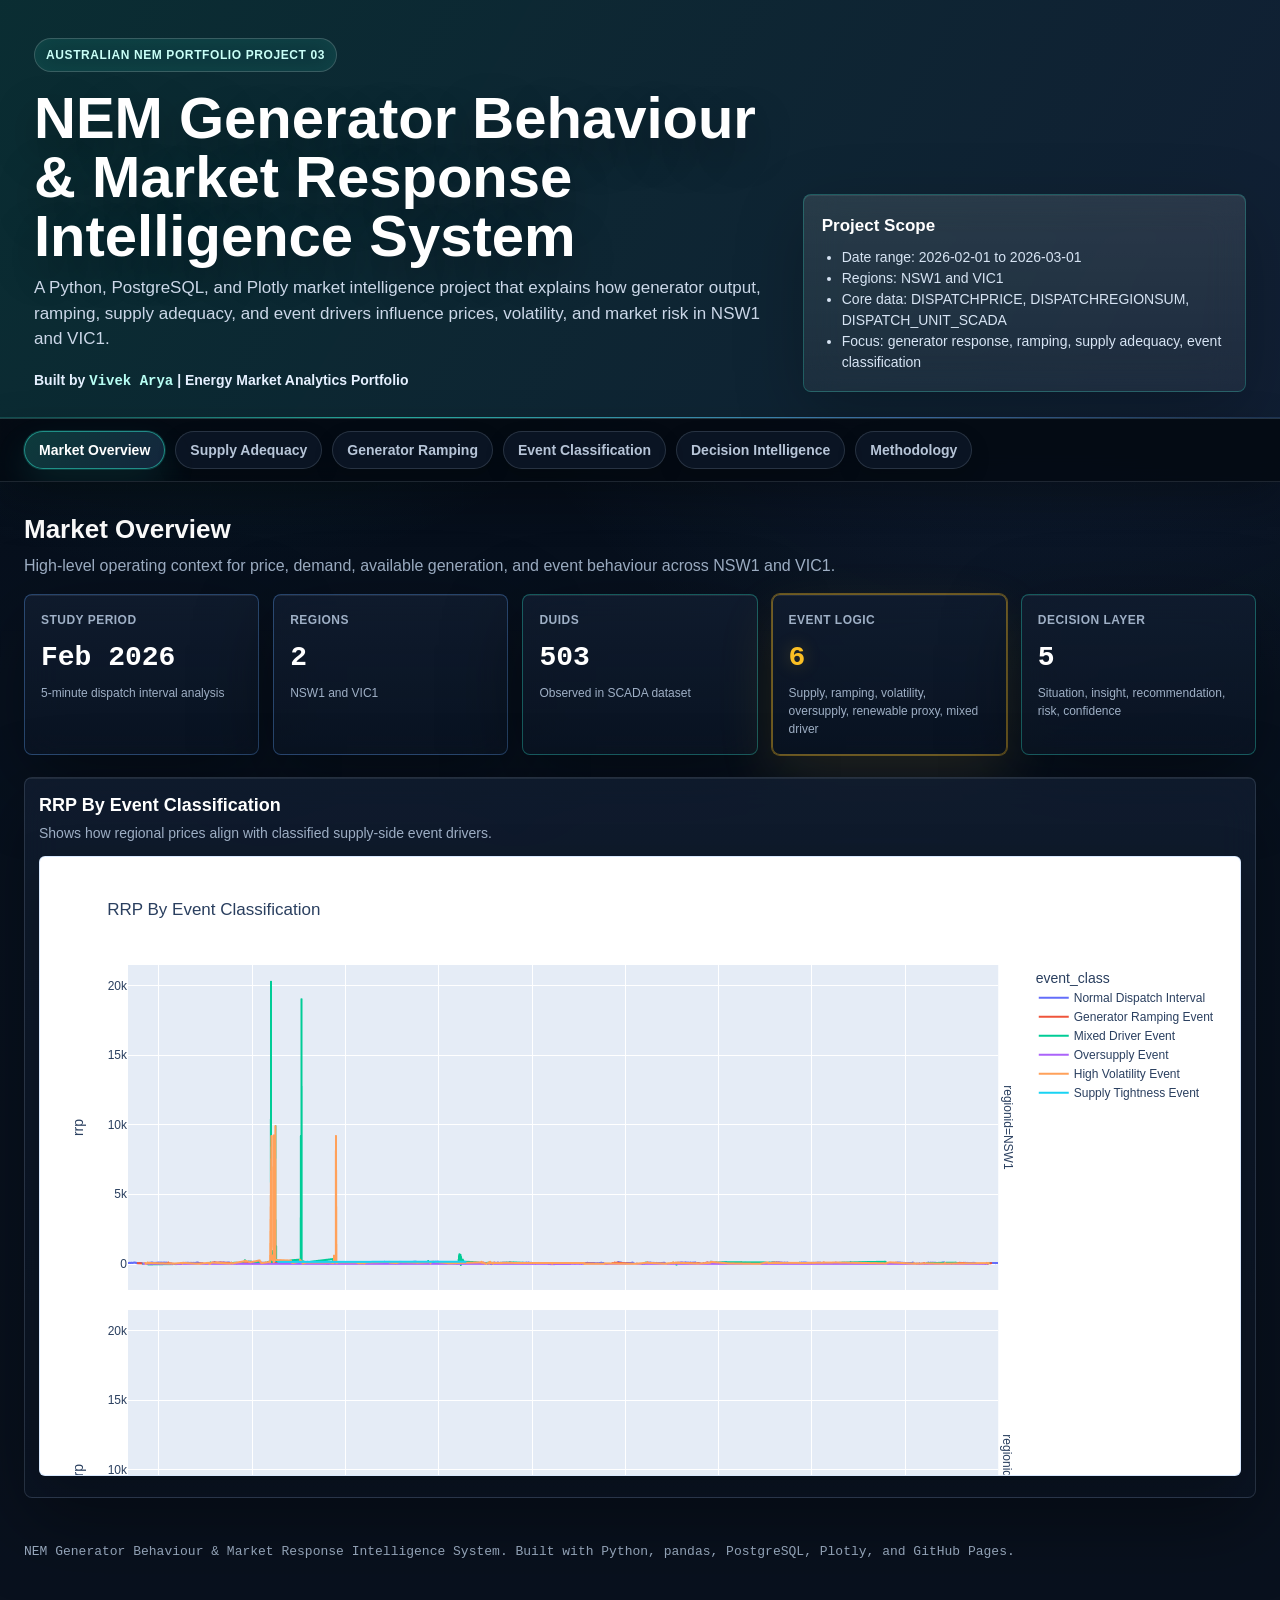
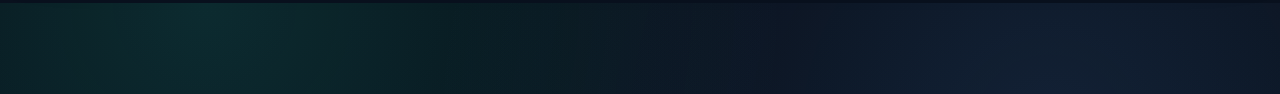
==== docs/index.html @ f60afe08 "Commit" ====
<!doctype html>
<html lang="en">
<head>
  <meta charset="utf-8" />
  <meta name="viewport" content="width=device-width, initial-scale=1" />
  <title>NEM Generator Behaviour & Market Response Intelligence System</title>
  <style>
    :root {
      --bg: #07111f;
      --bg-2: #0b1524;
      --canvas: #0f1a2a;
      --panel: rgba(15, 26, 42, 0.72);
      --panel-strong: rgba(17, 29, 48, 0.88);
      --panel-soft: rgba(255, 255, 255, 0.055);
      --ink: #f8fbff;
      --ink-strong: #ffffff;
      --muted: #9fb0c6;
      --muted-2: #718198;
      --line: rgba(148, 163, 184, 0.22);
      --nav: #030813;
      --teal: #2dd4bf;
      --teal-soft: rgba(45, 212, 191, 0.18);
      --blue: #60a5fa;
      --blue-soft: rgba(96, 165, 250, 0.18);
      --amber: #fbbf24;
      --amber-soft: rgba(251, 191, 36, 0.18);
      --red: #fb7185;
      --red-soft: rgba(251, 113, 133, 0.18);
      --purple: #a78bfa;
      --purple-soft: rgba(167, 139, 250, 0.18);
      --green: #4ade80;
      --green-soft: rgba(74, 222, 128, 0.18);
      --shadow: 0 24px 80px rgba(0, 0, 0, 0.38);
      --shadow-hot: 0 0 0 1px rgba(251, 191, 36, 0.38), 0 22px 60px rgba(251, 191, 36, 0.11);
      --ease: cubic-bezier(0.22, 1, 0.36, 1);
      --mono: "JetBrains Mono", "SF Mono", "Cascadia Mono", Consolas, monospace;
    }

    * {
      box-sizing: border-box;
    }

    html {
      scroll-behavior: smooth;
    }

    body {
      margin: 0;
      background:
        radial-gradient(circle at 16% 0%, rgba(45, 212, 191, 0.16), transparent 30%),
        radial-gradient(circle at 82% 8%, rgba(96, 165, 250, 0.14), transparent 34%),
        linear-gradient(180deg, #060b14 0%, var(--bg) 42%, #09111e 100%);
      color: var(--ink);
      font-family: Inter, -apple-system, BlinkMacSystemFont, "Segoe UI", Arial, sans-serif;
      line-height: 1.5;
      min-height: 100vh;
    }

    body::before {
      content: "";
      position: fixed;
      inset: 0;
      pointer-events: none;
      background-image:
        linear-gradient(rgba(148, 163, 184, 0.045) 1px, transparent 1px),
        linear-gradient(90deg, rgba(148, 163, 184, 0.045) 1px, transparent 1px);
      background-size: 42px 42px;
      mask-image: linear-gradient(to bottom, rgba(0, 0, 0, 0.7), transparent 78%);
      z-index: -1;
    }

    ::selection {
      color: #021018;
      background: var(--teal);
    }

    header {
      background:
        linear-gradient(120deg, rgba(45, 212, 191, 0.18), rgba(96, 165, 250, 0.14)),
        var(--nav);
      color: white;
      padding: 38px 34px 26px;
      border-bottom: 1px solid rgba(255, 255, 255, 0.1);
      box-shadow: 0 24px 80px rgba(0, 0, 0, 0.28);
      position: relative;
      overflow: hidden;
    }

    header::after {
      content: "";
      position: absolute;
      inset: auto -10% 0;
      height: 1px;
      background: linear-gradient(90deg, transparent, rgba(45, 212, 191, 0.8), rgba(96, 165, 250, 0.68), transparent);
    }

    .hero {
      max-width: 1500px;
      margin: 0 auto;
      display: grid;
      grid-template-columns: 1.25fr 0.75fr;
      gap: 30px;
      align-items: end;
      position: relative;
      z-index: 1;
    }

    .eyebrow {
      display: inline-flex;
      width: fit-content;
      border: 1px solid rgba(255, 255, 255, 0.18);
      border-radius: 999px;
      padding: 7px 11px;
      color: #c9fff7;
      font-size: 12px;
      font-weight: 900;
      letter-spacing: 0.05em;
      text-transform: uppercase;
      background: rgba(45, 212, 191, 0.09);
      box-shadow: inset 0 0 20px rgba(45, 212, 191, 0.08);
    }

    h1 {
      margin: 16px 0 10px;
      font-size: clamp(34px, 5vw, 58px);
      line-height: 1.02;
      letter-spacing: 0;
      max-width: 1080px;
      color: var(--ink-strong);
      text-shadow: 0 16px 40px rgba(0, 0, 0, 0.38);
    }

    .hero p {
      color: #cbd7e8;
      font-size: 17px;
      max-width: 990px;
      margin: 0;
    }

    .author-line {
      margin-top: 18px;
      color: #e5f0ff;
      font-size: 14px;
      font-weight: 800;
    }

    .author-line span {
      color: #b8fff4;
      font-weight: 700;
      font-family: var(--mono);
    }

    .hero-card {
      background: linear-gradient(180deg, rgba(255, 255, 255, 0.11), rgba(255, 255, 255, 0.055));
      border: 1px solid rgba(45, 212, 191, 0.28);
      border-radius: 8px;
      padding: 18px;
      min-width: 0;
      backdrop-filter: blur(18px);
      box-shadow: 0 20px 70px rgba(0, 0, 0, 0.22), inset 0 1px rgba(255, 255, 255, 0.08);
    }

    .hero-card h2 {
      margin: 0 0 8px;
      font-size: 17px;
    }

    .hero-card ul {
      margin: 8px 0 0;
      padding-left: 20px;
      color: #d7e4f4;
      font-size: 14px;
    }

    .tabbar {
      position: sticky;
      top: 0;
      z-index: 20;
      background: rgba(4, 10, 19, 0.84);
      backdrop-filter: blur(18px);
      border-bottom: 1px solid rgba(148, 163, 184, 0.18);
      box-shadow: 0 18px 45px rgba(0, 0, 0, 0.28);
    }

    .tabs {
      max-width: 1500px;
      margin: 0 auto;
      padding: 12px 24px;
      display: flex;
      gap: 10px;
      overflow-x: auto;
      scrollbar-width: thin;
      scrollbar-color: rgba(45, 212, 191, 0.44) rgba(255, 255, 255, 0.04);
    }

    .tabs::-webkit-scrollbar,
    iframe::-webkit-scrollbar,
    body::-webkit-scrollbar {
      height: 9px;
      width: 10px;
    }

    .tabs::-webkit-scrollbar-track,
    iframe::-webkit-scrollbar-track,
    body::-webkit-scrollbar-track {
      background: rgba(255, 255, 255, 0.04);
    }

    .tabs::-webkit-scrollbar-thumb,
    iframe::-webkit-scrollbar-thumb,
    body::-webkit-scrollbar-thumb {
      background: linear-gradient(180deg, rgba(45, 212, 191, 0.72), rgba(96, 165, 250, 0.72));
      border-radius: 999px;
    }

    .tab-button {
      border: 1px solid rgba(148, 163, 184, 0.22);
      background: rgba(15, 26, 42, 0.72);
      color: #b7c5d8;
      border-radius: 999px;
      padding: 10px 14px;
      font-size: 14px;
      font-weight: 800;
      white-space: nowrap;
      cursor: pointer;
      box-shadow: 0 8px 20px rgba(0, 0, 0, 0.16);
      transition: transform 360ms var(--ease), color 360ms var(--ease), border-color 360ms var(--ease), background 360ms var(--ease), box-shadow 360ms var(--ease);
    }

    .tab-button:hover {
      transform: translateY(-2px);
      color: var(--ink);
      border-color: rgba(45, 212, 191, 0.42);
      background: rgba(23, 39, 62, 0.92);
    }

    .tab-button.active {
      background: linear-gradient(135deg, rgba(45, 212, 191, 0.24), rgba(96, 165, 250, 0.18));
      color: white;
      border-color: rgba(45, 212, 191, 0.58);
      box-shadow: 0 0 0 1px rgba(45, 212, 191, 0.18), 0 16px 36px rgba(45, 212, 191, 0.12);
    }

    main {
      max-width: 1500px;
      margin: 0 auto;
      padding: 24px;
      position: relative;
      min-height: 820px;
    }

    .tab-panel {
      display: block;
      position: absolute;
      inset: 24px 24px auto;
      opacity: 0;
      transform: translateX(28px);
      pointer-events: none;
      visibility: hidden;
      transition: opacity 420ms var(--ease), transform 520ms var(--ease), visibility 0ms linear 520ms;
    }

    .tab-panel.active {
      display: block;
      position: relative;
      inset: auto;
      opacity: 1;
      transform: translateX(0);
      pointer-events: auto;
      visibility: visible;
      transition: opacity 420ms var(--ease), transform 520ms var(--ease), visibility 0ms;
    }

    .section-title {
      display: flex;
      align-items: flex-end;
      justify-content: space-between;
      gap: 16px;
      margin: 4px 0 16px;
    }

    .section-title h2 {
      margin: 0;
      font-size: 26px;
      letter-spacing: 0;
      color: var(--ink-strong);
    }

    .section-title p {
      margin: 5px 0 0;
      color: var(--muted);
      max-width: 900px;
    }

    .kpi-grid {
      display: grid;
      grid-template-columns: repeat(5, minmax(150px, 1fr));
      gap: 14px;
      margin-bottom: 22px;
    }

    .kpi,
    .panel,
    .chart-card,
    .story-card,
    .output-card {
      background: linear-gradient(180deg, rgba(17, 29, 48, 0.82), rgba(11, 21, 36, 0.70));
      border: 1px solid rgba(148, 163, 184, 0.20);
      border-radius: 8px;
      box-shadow: var(--shadow);
      backdrop-filter: blur(18px);
      transition: transform 380ms var(--ease), border-color 380ms var(--ease), box-shadow 380ms var(--ease), background 380ms var(--ease);
      position: relative;
      overflow: hidden;
    }

    .kpi::before,
    .panel::before,
    .chart-card::before,
    .story-card::before,
    .output-card::before {
      content: "";
      position: absolute;
      inset: 0;
      border-top: 1px solid rgba(255, 255, 255, 0.08);
      pointer-events: none;
    }

    .kpi:hover,
    .panel:hover,
    .chart-card:hover,
    .story-card:hover,
    .output-card:hover {
      transform: translateY(-4px);
      border-color: rgba(45, 212, 191, 0.36);
      box-shadow: 0 28px 85px rgba(0, 0, 0, 0.48), 0 0 0 1px rgba(45, 212, 191, 0.10);
      background: linear-gradient(180deg, rgba(22, 37, 60, 0.88), rgba(12, 24, 40, 0.78));
    }

    .kpi.state-risk {
      border-color: rgba(251, 191, 36, 0.42);
      box-shadow: var(--shadow-hot);
    }

    .kpi.state-watch {
      border-color: rgba(96, 165, 250, 0.34);
    }

    .kpi.state-response {
      border-color: rgba(45, 212, 191, 0.36);
    }

    .kpi {
      padding: 16px;
    }

    .kpi .label {
      color: var(--muted);
      font-size: 12px;
      font-weight: 900;
      letter-spacing: 0.04em;
      text-transform: uppercase;
    }

    .kpi .value {
      margin-top: 8px;
      font-size: 28px;
      font-weight: 850;
      color: var(--ink-strong);
      font-family: var(--mono);
      letter-spacing: 0;
      font-variant-numeric: tabular-nums;
    }

    .kpi.state-risk .value,
    .pulse-alert {
      color: var(--amber);
      animation: alertPulse 2.6s ease-in-out infinite;
      text-shadow: 0 0 18px rgba(251, 191, 36, 0.26);
    }

    .kpi .note {
      margin-top: 5px;
      color: var(--muted);
      font-size: 12px;
    }

    .grid-2 {
      display: grid;
      grid-template-columns: 1fr 1fr;
      gap: 18px;
      margin-bottom: 18px;
    }

    .grid-3 {
      display: grid;
      grid-template-columns: repeat(3, 1fr);
      gap: 18px;
      margin-bottom: 18px;
    }

    .wide {
      grid-column: 1 / -1;
    }

    .chart-card {
      padding: 14px;
      min-width: 0;
    }

    .chart-card h3 {
      margin: 0 0 4px;
      font-size: 18px;
      color: var(--ink-strong);
    }

    .chart-card p,
    .panel p,
    .story-card p,
    .output-card p {
      color: var(--muted);
      margin: 0 0 12px;
      font-size: 14px;
    }

    iframe {
      width: 100%;
      height: 620px;
      border: 1px solid rgba(96, 165, 250, 0.24);
      border-radius: 6px;
      background: #ffffff;
      box-shadow: inset 0 0 0 1px rgba(255, 255, 255, 0.04), 0 18px 50px rgba(0, 0, 0, 0.24);
      scrollbar-width: thin;
      scrollbar-color: rgba(45, 212, 191, 0.50) rgba(2, 8, 18, 0.20);
    }

    .panel,
    .story-card,
    .output-card {
      padding: 18px;
    }

    .panel h3,
    .story-card h3,
    .output-card h3 {
      margin: 0 0 8px;
      font-size: 18px;
      color: var(--ink-strong);
    }

    .pill-row {
      display: flex;
      flex-wrap: wrap;
      gap: 8px;
      margin-top: 12px;
    }

    .pill {
      display: inline-flex;
      border-radius: 999px;
      padding: 7px 10px;
      font-size: 12px;
      font-weight: 850;
      background: rgba(96, 165, 250, 0.12);
      color: #cfe7ff;
      border: 1px solid rgba(96, 165, 250, 0.28);
      backdrop-filter: blur(10px);
    }

    .accent-teal { color: var(--teal); }
    .accent-blue { color: var(--blue); }
    .accent-amber { color: var(--amber); }
    .accent-red { color: var(--red); }
    .accent-purple { color: var(--purple); }

    table {
      width: 100%;
      border-collapse: separate;
      border-spacing: 0;
      font-size: 14px;
      background: rgba(3, 8, 19, 0.54);
      border-radius: 8px;
      overflow: hidden;
      border: 1px solid rgba(148, 163, 184, 0.22);
      box-shadow: inset 0 1px rgba(255, 255, 255, 0.06);
    }

    th,
    td {
      padding: 11px 12px;
      border-bottom: 1px solid rgba(148, 163, 184, 0.16);
      text-align: left;
      vertical-align: top;
    }

    th {
      background: rgba(96, 165, 250, 0.10);
      font-size: 12px;
      text-transform: uppercase;
      letter-spacing: 0.04em;
      color: #c8d7ea;
      font-family: var(--mono);
    }

    td {
      color: #d8e2ee;
    }

    td:first-child {
      color: var(--ink-strong);
      font-family: var(--mono);
      font-size: 13px;
      white-space: nowrap;
    }

    tr {
      transition: background 260ms var(--ease);
    }

    tbody tr:hover {
      background: rgba(45, 212, 191, 0.07);
    }

    .data-grid td:first-child::before {
      content: "▸";
      display: inline-block;
      margin-right: 8px;
      color: var(--teal);
    }

    .trend-up::after,
    .trend-down::after,
    .trend-warn::after {
      display: inline-flex;
      margin-left: 8px;
      font-family: var(--mono);
      font-size: 11px;
      font-weight: 900;
    }

    .trend-up::after {
      content: "↗";
      color: var(--green);
    }

    .trend-down::after {
      content: "↘";
      color: var(--red);
    }

    .trend-warn::after {
      content: "!";
      width: 16px;
      height: 16px;
      justify-content: center;
      align-items: center;
      border-radius: 50%;
      color: #211400;
      background: var(--amber);
    }

    footer {
      max-width: 1500px;
      margin: 0 auto;
      padding: 20px 24px 42px;
      color: var(--muted);
      font-size: 13px;
      font-family: var(--mono);
    }

    @keyframes alertPulse {
      0%, 100% {
        opacity: 1;
        filter: drop-shadow(0 0 0 rgba(251, 191, 36, 0));
      }
      50% {
        opacity: 0.78;
        filter: drop-shadow(0 0 14px rgba(251, 191, 36, 0.32));
      }
    }

    @media (max-width: 980px) {
      .hero,
      .grid-2,
      .grid-3 {
        grid-template-columns: 1fr;
      }

      .kpi-grid {
        grid-template-columns: repeat(2, minmax(140px, 1fr));
      }

      header {
        padding: 28px 20px 22px;
      }

      main {
        padding: 18px;
      }

      iframe {
        height: 540px;
      }
    }
  </style>
</head>
<body>
  <header>
    <section class="hero">
      <div>
        <div class="eyebrow">Australian NEM Portfolio Project 03</div>
        <h1>NEM Generator Behaviour & Market Response Intelligence System</h1>
        <p>
          A Python, PostgreSQL, and Plotly market intelligence project that explains how generator output,
          ramping, supply adequacy, and event drivers influence prices, volatility, and market risk in NSW1 and VIC1.
        </p>
        <div class="author-line">Built by <span>Vivek Arya</span> | Energy Market Analytics Portfolio</div>
      </div>
      <aside class="hero-card">
        <h2>Project Scope</h2>
        <ul>
          <li>Date range: 2026-02-01 to 2026-03-01</li>
          <li>Regions: NSW1 and VIC1</li>
          <li>Core data: DISPATCHPRICE, DISPATCHREGIONSUM, DISPATCH_UNIT_SCADA</li>
          <li>Focus: generator response, ramping, supply adequacy, event classification</li>
        </ul>
      </aside>
    </section>
  </header>

  <nav class="tabbar">
    <div class="tabs">
      <button class="tab-button active" data-tab="overview">Market Overview</button>
      <button class="tab-button" data-tab="supply">Supply Adequacy</button>
      <button class="tab-button" data-tab="ramping">Generator Ramping</button>
      <button class="tab-button" data-tab="events">Event Classification</button>
      <button class="tab-button" data-tab="decision">Decision Intelligence</button>
      <button class="tab-button" data-tab="methodology">Methodology</button>
    </div>
  </nav>

  <main>
    <section id="overview" class="tab-panel active">
      <div class="section-title">
        <div>
          <h2>Market Overview</h2>
          <p>High-level operating context for price, demand, available generation, and event behaviour across NSW1 and VIC1.</p>
        </div>
      </div>

      <div class="kpi-grid">
        <div class="kpi state-watch">
          <div class="label">Study Period</div>
          <div class="value">Feb 2026</div>
          <div class="note">5-minute dispatch interval analysis</div>
        </div>
        <div class="kpi state-watch">
          <div class="label">Regions</div>
          <div class="value">2</div>
          <div class="note">NSW1 and VIC1</div>
        </div>
        <div class="kpi state-response">
          <div class="label">DUIDs</div>
          <div class="value">503</div>
          <div class="note">Observed in SCADA dataset</div>
        </div>
        <div class="kpi state-risk">
          <div class="label">Event Logic</div>
          <div class="value">6</div>
          <div class="note">Supply, ramping, volatility, oversupply, renewable proxy, mixed driver</div>
        </div>
        <div class="kpi state-response">
          <div class="label">Decision Layer</div>
          <div class="value">5</div>
          <div class="note">Situation, insight, recommendation, risk, confidence</div>
        </div>
      </div>

      <div class="chart-card wide">
        <h3>RRP By Event Classification</h3>
        <p>Shows how regional prices align with classified supply-side event drivers.</p>
        <iframe src="charts/09_rrp_by_event_classification.html" title="RRP by event classification"></iframe>
      </div>
    </section>

    <section id="supply" class="tab-panel">
      <div class="section-title">
        <div>
          <h2>Supply Adequacy</h2>
          <p>Supply margin analysis compares available generation with total demand to identify scarcity and oversupply risk.</p>
        </div>
      </div>

      <div class="grid-2">
        <div class="chart-card">
          <h3>Available Generation Versus Demand</h3>
          <p>Core adequacy view showing whether available generation provided a comfortable buffer above demand.</p>
          <iframe src="charts/09_available_generation_vs_demand.html" title="Available generation versus demand"></iframe>
        </div>
        <div class="chart-card">
          <h3>Supply Margin By Event Class</h3>
          <p>Connects supply buffer conditions to classified market events and price outcomes.</p>
          <iframe src="charts/09_supply_margin_by_event_class.html" title="Supply margin by event class"></iframe>
        </div>
      </div>

      <div class="story-card">
        <h3>Analyst Interpretation</h3>
        <p>
          Supply margin is calculated as available generation minus total demand. Lower supply margin indicates tighter
          operating conditions and greater sensitivity to outages, renewable reductions, interconnector changes, or ramp limits.
        </p>
        <div class="pill-row">
          <span class="pill">Supply margin</span>
          <span class="pill">Scarcity risk</span>
          <span class="pill">Available generation</span>
          <span class="pill">Demand balance</span>
        </div>
      </div>
    </section>

    <section id="ramping" class="tab-panel">
      <div class="section-title">
        <div>
          <h2>Generator Ramping</h2>
          <p>DUID-level ramping analysis identifies units with material output movement and potential flexibility value.</p>
        </div>
      </div>

      <div class="chart-card wide">
        <h3>Top Generator Ramping Units</h3>
        <p>Ranks DUIDs by 95th percentile absolute dispatch interval ramping movement.</p>
        <iframe src="charts/09_top_generator_ramping_units.html" title="Top generator ramping units"></iframe>
      </div>

      <div class="grid-3">
        <div class="panel">
          <h3>Output Change</h3>
          <p>Measures how much each DUID changed output from one 5-minute interval to the next.</p>
        </div>
        <div class="panel">
          <h3>Ramp Rate Proxy</h3>
          <p>Normalises 5-minute output change into an approximate MW/hour ramping signal.</p>
        </div>
        <div class="panel">
          <h3>Rapid Ramping Flag</h3>
          <p>Identifies intervals where a DUID moved above its own 95th percentile output change.</p>
        </div>
      </div>
    </section>

    <section id="events" class="tab-panel">
      <div class="section-title">
        <div>
          <h2>Event Classification</h2>
          <p>Rule-based event logic converts market and generator features into explainable event driver categories.</p>
        </div>
      </div>

      <div class="chart-card wide">
        <h3>Event Classification Counts By Region</h3>
        <p>Compares the frequency of normal dispatch, supply tightness, ramping, volatility, oversupply, renewable proxy, and mixed driver events.</p>
        <iframe src="charts/09_event_classification_counts.html" title="Event classification counts"></iframe>
      </div>

      <div class="panel">
        <h3>Event Classes</h3>
        <table class="data-grid">
          <thead>
            <tr>
              <th>Event Class</th>
              <th>Analyst Meaning</th>
            </tr>
          </thead>
          <tbody>
            <tr><td class="trend-warn">Supply Tightness Event</td><td>Supply margin is tight relative to demand, increasing scarcity pricing risk.</td></tr>
            <tr><td class="trend-up">Generator Ramping Event</td><td>Aggregate generator movement is elevated, indicating material supply-side response.</td></tr>
            <tr><td class="trend-warn">High Volatility Event</td><td>Regional price volatility is elevated, indicating unstable market conditions.</td></tr>
            <tr><td class="trend-down">Oversupply Event</td><td>Negative prices and healthy supply margin suggest surplus generation pressure.</td></tr>
            <tr><td class="trend-down">Renewable Dominance Event</td><td>Negative price with elevated aggregate output, used as a renewable dominance proxy.</td></tr>
            <tr><td class="trend-warn">Mixed Driver Event</td><td>Multiple market signals are active, so a single-driver explanation may be misleading.</td></tr>
          </tbody>
        </table>
      </div>
    </section>

    <section id="decision" class="tab-panel">
      <div class="section-title">
        <div>
          <h2>Decision Intelligence</h2>
          <p>Classified events are translated into market situation, insight, recommendation, risk, confidence, and priority.</p>
        </div>
      </div>

      <div class="chart-card wide">
        <h3>Decision Priority By Event Class</h3>
        <p>Links event classification to analyst action and risk prioritisation.</p>
        <iframe src="charts/09_decision_priority_by_event_class.html" title="Decision priority by event class"></iframe>
      </div>

      <div class="grid-2">
        <div class="story-card">
          <h3>Example: Supply Tightness</h3>
          <p><strong>Situation:</strong> supply margin tightening.</p>
          <p><strong>Insight:</strong> available generation buffer is low relative to demand.</p>
          <p><strong>Recommendation:</strong> monitor scarcity pricing risk and review availability assumptions.</p>
        </div>
        <div class="story-card">
          <h3>Example: Mixed Driver</h3>
          <p><strong>Situation:</strong> multiple market stress signals active.</p>
          <p><strong>Insight:</strong> a single-factor explanation may be misleading.</p>
          <p><strong>Recommendation:</strong> review supply margin, ramping, volatility, and price signals together.</p>
        </div>
      </div>
    </section>

    <section id="methodology" class="tab-panel">
      <div class="section-title">
        <div>
          <h2>Methodology</h2>
          <p>The project is built as a transparent analyst workflow from raw dispatch data to decision intelligence.</p>
        </div>
      </div>

      <div class="grid-2">
        <div class="output-card">
          <h3>Workflow</h3>
          <table class="data-grid">
            <thead>
              <tr><th>Step</th><th>Purpose</th></tr>
            </thead>
            <tbody>
              <tr><td class="trend-up">01 Data Extraction</td><td>Extract and clean price, region summary, and SCADA data from PostgreSQL.</td></tr>
              <tr><td class="trend-up">02 Feature Engineering</td><td>Create supply margin, volatility, generator ramping, and utilisation proxy features.</td></tr>
              <tr><td class="trend-up">03-06 Analysis</td><td>Analyse generation mix, ramping, supply adequacy, and generator event response.</td></tr>
              <tr><td class="trend-warn">07 Classification</td><td>Classify intervals into transparent event driver categories.</td></tr>
              <tr><td class="trend-warn">08 Decision Intelligence</td><td>Generate recommendations, risks, and confidence levels.</td></tr>
              <tr><td class="trend-up">09 Visualisation</td><td>Create interactive Plotly dashboard charts.</td></tr>
            </tbody>
          </table>
        </div>
        <div class="output-card">
          <h3>Limitations And Extensions</h3>
          <p>
            This version analyses physical generator behaviour from SCADA and regional market data. It does not yet include bid data,
            fuel type mapping, storage classification, or network constraint context.
          </p>
          <div class="pill-row">
            <span class="pill">Next: BIDPEROFFER_D</span>
            <span class="pill">Next: DUID fuel mapping</span>
            <span class="pill">Next: storage classification</span>
            <span class="pill">Next: constraints context</span>
          </div>
        </div>
      </div>
    </section>
  </main>

  <footer>
    NEM Generator Behaviour & Market Response Intelligence System. Built with Python, pandas, PostgreSQL, Plotly, and GitHub Pages.
  </footer>

  <script>
    const buttons = document.querySelectorAll(".tab-button");
    const panels = document.querySelectorAll(".tab-panel");
    let activePanel = document.querySelector(".tab-panel.active");

    buttons.forEach((button) => {
      button.addEventListener("click", () => {
        const target = button.dataset.tab;
        const nextPanel = document.getElementById(target);

        if (nextPanel === activePanel) {
          return;
        }

        buttons.forEach((item) => item.classList.remove("active"));
        panels.forEach((panel) => {
          panel.classList.remove("active");
          panel.classList.remove("exiting");
        });

        if (activePanel) {
          activePanel.classList.add("exiting");
        }

        button.classList.add("active");
        nextPanel.classList.add("active");
        activePanel = nextPanel;
      });
    });
  </script>
</body>
</html>
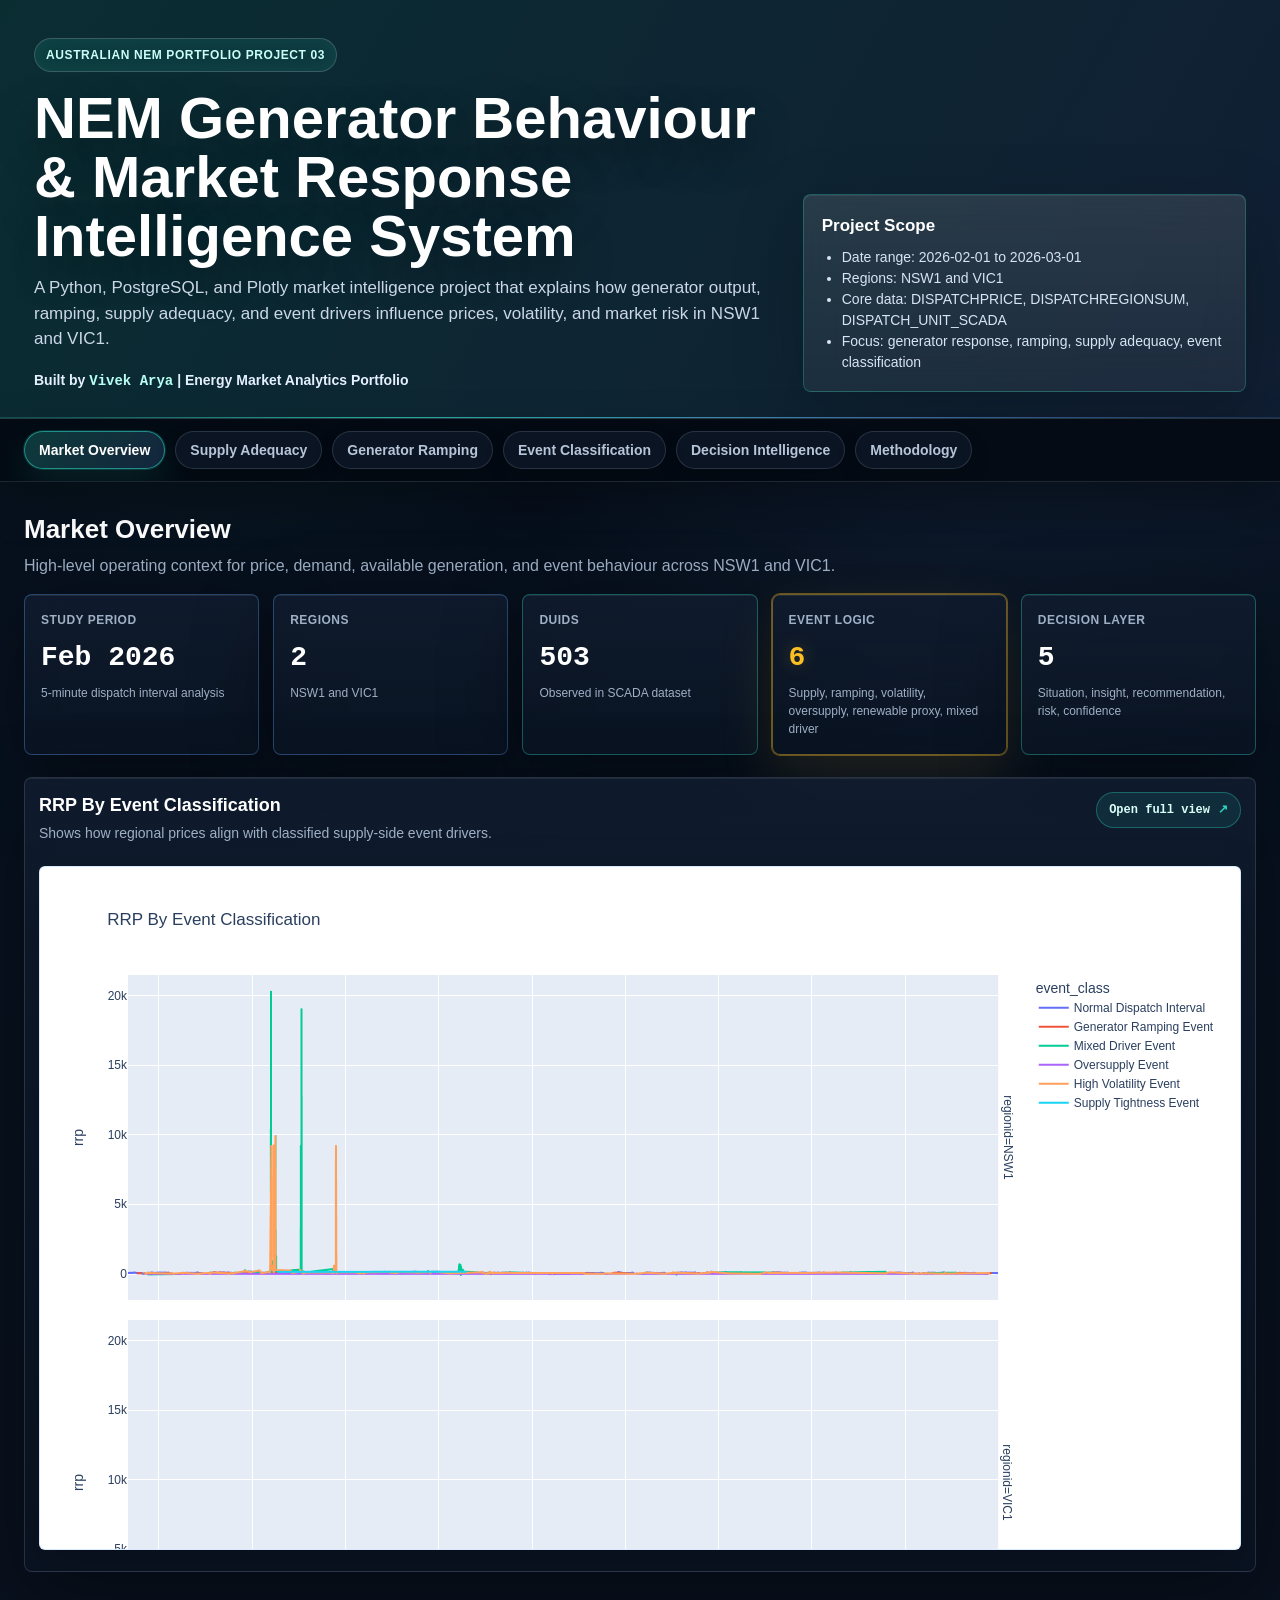
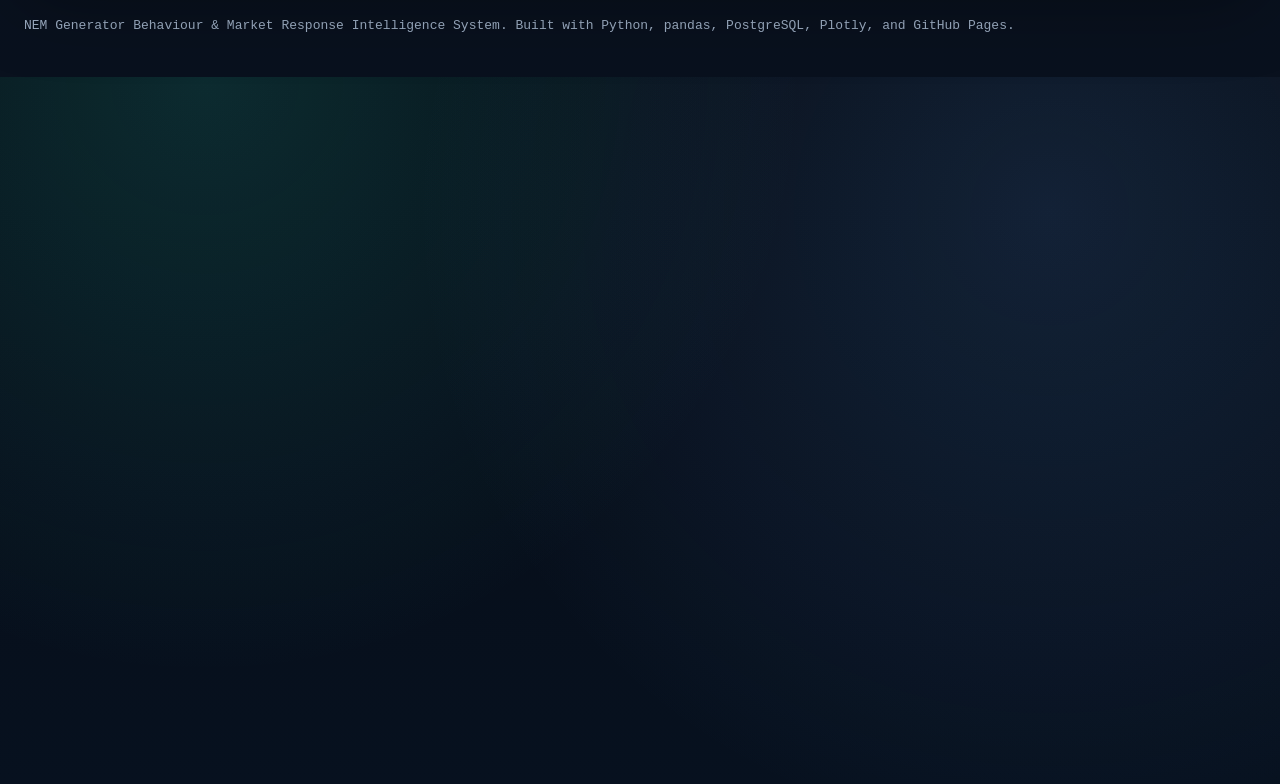
==== commit 32b1310b: "commit changes" ====
--- a/docs/index.html
+++ b/docs/index.html
@@ -408,6 +408,54 @@
       min-width: 0;
     }
 
+    .chart-grid {
+      grid-template-columns: 1fr;
+      gap: 22px;
+    }
+
+    .chart-top {
+      display: flex;
+      align-items: flex-start;
+      justify-content: space-between;
+      gap: 16px;
+      margin-bottom: 10px;
+    }
+
+    .chart-top > div {
+      min-width: 0;
+    }
+
+    .full-view {
+      display: inline-flex;
+      align-items: center;
+      justify-content: center;
+      flex: 0 0 auto;
+      border: 1px solid rgba(45, 212, 191, 0.34);
+      border-radius: 999px;
+      padding: 8px 12px;
+      color: #d9fff9;
+      background: rgba(45, 212, 191, 0.10);
+      font-family: var(--mono);
+      font-size: 12px;
+      font-weight: 850;
+      text-decoration: none;
+      transition: transform 320ms var(--ease), border-color 320ms var(--ease), background 320ms var(--ease), box-shadow 320ms var(--ease);
+      white-space: nowrap;
+    }
+
+    .full-view::after {
+      content: "↗";
+      margin-left: 8px;
+      color: var(--teal);
+    }
+
+    .full-view:hover {
+      transform: translateY(-2px);
+      border-color: rgba(45, 212, 191, 0.70);
+      background: rgba(45, 212, 191, 0.18);
+      box-shadow: 0 14px 34px rgba(45, 212, 191, 0.14);
+    }
+
     .chart-card h3 {
       margin: 0 0 4px;
       font-size: 18px;
@@ -425,7 +473,8 @@
 
     iframe {
       width: 100%;
-      height: 620px;
+      height: min(76vh, 820px);
+      min-height: 680px;
       border: 1px solid rgba(96, 165, 250, 0.24);
       border-radius: 6px;
       background: #ffffff;
@@ -677,8 +726,13 @@
       </div>
 
       <div class="chart-card wide">
-        <h3>RRP By Event Classification</h3>
-        <p>Shows how regional prices align with classified supply-side event drivers.</p>
+        <div class="chart-top">
+          <div>
+            <h3>RRP By Event Classification</h3>
+            <p>Shows how regional prices align with classified supply-side event drivers.</p>
+          </div>
+          <a class="full-view" href="charts/09_rrp_by_event_classification.html" target="_blank" rel="noopener">Open full view</a>
+        </div>
         <iframe src="charts/09_rrp_by_event_classification.html" title="RRP by event classification"></iframe>
       </div>
     </section>
@@ -691,15 +745,25 @@
         </div>
       </div>
 
-      <div class="grid-2">
+      <div class="grid-2 chart-grid">
         <div class="chart-card">
-          <h3>Available Generation Versus Demand</h3>
-          <p>Core adequacy view showing whether available generation provided a comfortable buffer above demand.</p>
+          <div class="chart-top">
+            <div>
+              <h3>Available Generation Versus Demand</h3>
+              <p>Core adequacy view showing whether available generation provided a comfortable buffer above demand.</p>
+            </div>
+            <a class="full-view" href="charts/09_available_generation_vs_demand.html" target="_blank" rel="noopener">Open full view</a>
+          </div>
           <iframe src="charts/09_available_generation_vs_demand.html" title="Available generation versus demand"></iframe>
         </div>
         <div class="chart-card">
-          <h3>Supply Margin By Event Class</h3>
-          <p>Connects supply buffer conditions to classified market events and price outcomes.</p>
+          <div class="chart-top">
+            <div>
+              <h3>Supply Margin By Event Class</h3>
+              <p>Connects supply buffer conditions to classified market events and price outcomes.</p>
+            </div>
+            <a class="full-view" href="charts/09_supply_margin_by_event_class.html" target="_blank" rel="noopener">Open full view</a>
+          </div>
           <iframe src="charts/09_supply_margin_by_event_class.html" title="Supply margin by event class"></iframe>
         </div>
       </div>
@@ -728,8 +792,13 @@
       </div>
 
       <div class="chart-card wide">
-        <h3>Top Generator Ramping Units</h3>
-        <p>Ranks DUIDs by 95th percentile absolute dispatch interval ramping movement.</p>
+        <div class="chart-top">
+          <div>
+            <h3>Top Generator Ramping Units</h3>
+            <p>Ranks DUIDs by 95th percentile absolute dispatch interval ramping movement.</p>
+          </div>
+          <a class="full-view" href="charts/09_top_generator_ramping_units.html" target="_blank" rel="noopener">Open full view</a>
+        </div>
         <iframe src="charts/09_top_generator_ramping_units.html" title="Top generator ramping units"></iframe>
       </div>
 
@@ -758,8 +827,13 @@
       </div>
 
       <div class="chart-card wide">
-        <h3>Event Classification Counts By Region</h3>
-        <p>Compares the frequency of normal dispatch, supply tightness, ramping, volatility, oversupply, renewable proxy, and mixed driver events.</p>
+        <div class="chart-top">
+          <div>
+            <h3>Event Classification Counts By Region</h3>
+            <p>Compares the frequency of normal dispatch, supply tightness, ramping, volatility, oversupply, renewable proxy, and mixed driver events.</p>
+          </div>
+          <a class="full-view" href="charts/09_event_classification_counts.html" target="_blank" rel="noopener">Open full view</a>
+        </div>
         <iframe src="charts/09_event_classification_counts.html" title="Event classification counts"></iframe>
       </div>
 
@@ -793,8 +867,13 @@
       </div>
 
       <div class="chart-card wide">
-        <h3>Decision Priority By Event Class</h3>
-        <p>Links event classification to analyst action and risk prioritisation.</p>
+        <div class="chart-top">
+          <div>
+            <h3>Decision Priority By Event Class</h3>
+            <p>Links event classification to analyst action and risk prioritisation.</p>
+          </div>
+          <a class="full-view" href="charts/09_decision_priority_by_event_class.html" target="_blank" rel="noopener">Open full view</a>
+        </div>
         <iframe src="charts/09_decision_priority_by_event_class.html" title="Decision priority by event class"></iframe>
       </div>
 
